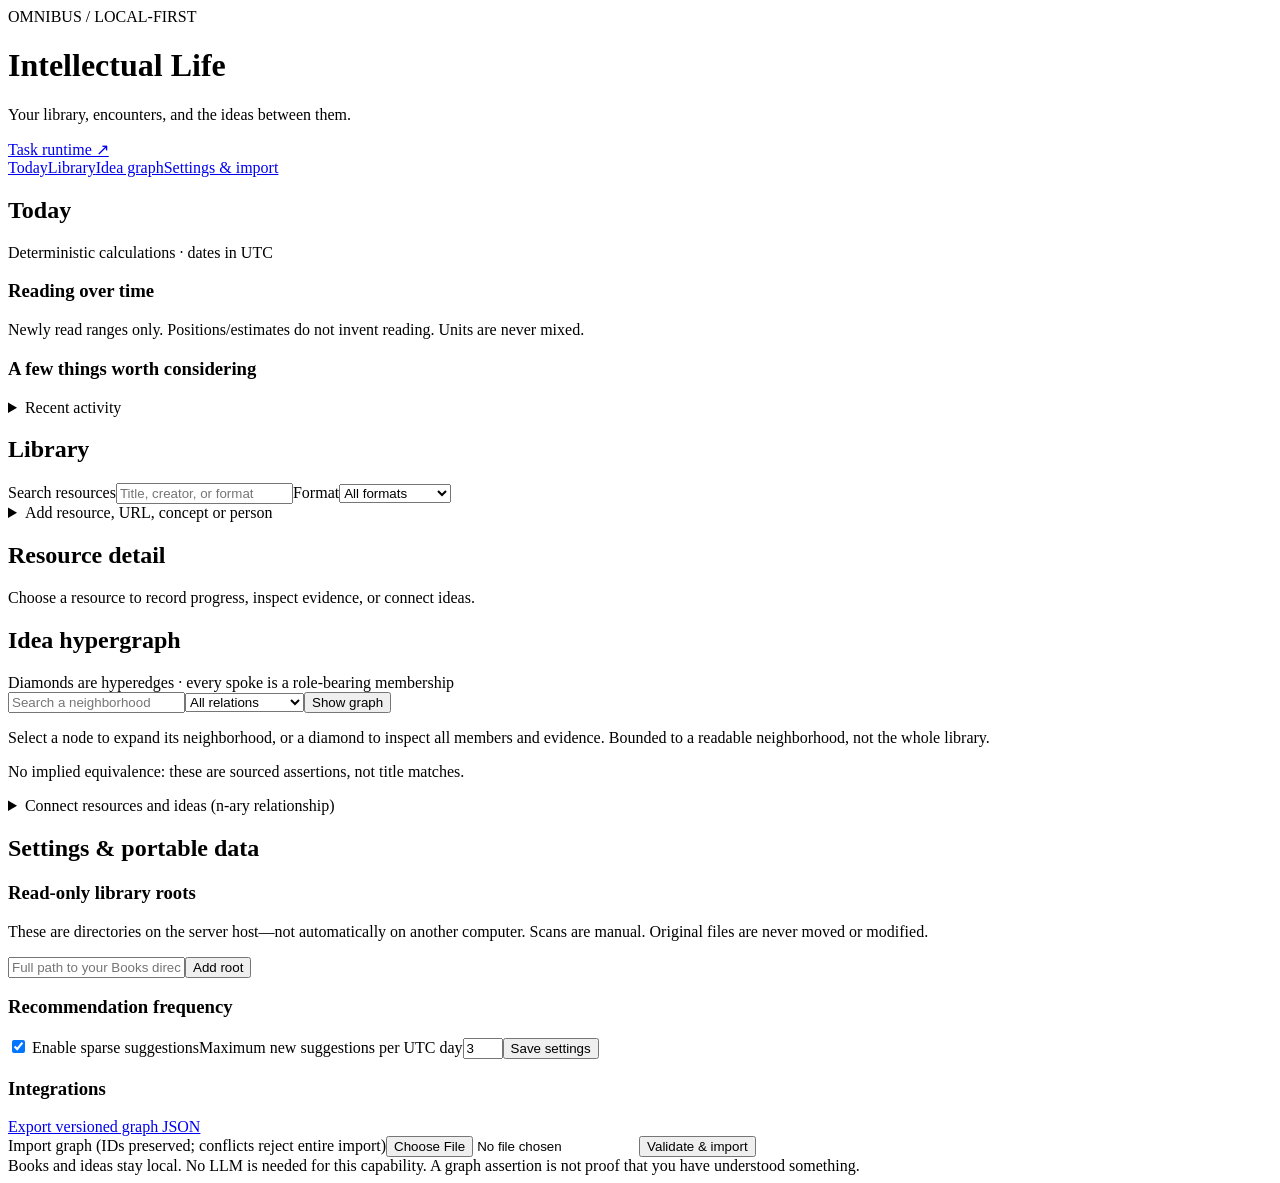
==== src/par/templates/life.html @ 93460af1 "Add Intellectual Life library, progress, and evidence-backed hypergraph Co-authored-by: arena-agent " ====
<!doctype html><html lang="en"><head><meta charset="utf-8"><meta name="viewport" content="width=device-width,initial-scale=1"><title>Omnibus · Intellectual Life</title><link rel="stylesheet" href="/static/life.css"></head>
<body><header><div><span class="eyebrow">OMNIBUS / LOCAL-FIRST</span><h1>Intellectual Life</h1><p>Your library, encounters, and the ideas between them.</p></div><a href="/">Task runtime ↗</a></header>
<nav aria-label="Sections"><a href="#today">Today</a><a href="#library">Library</a><a href="#graph">Idea graph</a><a href="#settings">Settings & import</a></nav><div id="notice" role="status" hidden></div>
<main><section id="today"><div class="heading"><h2>Today</h2><span class="muted">Deterministic calculations · dates in UTC</span></div><div id="summary" class="stats"></div><div class="columns"><div><h3>Reading over time</h3><p class="muted">Newly read ranges only. Positions/estimates do not invent reading. Units are never mixed.</p><div id="charts"></div></div><div><h3>A few things worth considering</h3><div id="recommendations"></div></div></div><details><summary>Recent activity</summary><div id="recent"></div></details></section>
<div class="columns wide"><section id="library"><div class="heading"><h2>Library</h2><span id="count" class="muted"></span></div><label>Search resources<input id="search" type="search" placeholder="Title, creator, or format"></label><label>Format<select id="format"><option value="">All formats</option><option>epub</option><option>pdf</option><option>md</option><option>txt</option><option>html</option><option value="manual">Manual / linked</option></select></label><div id="books"></div><details><summary>Add resource, URL, concept or person</summary><form id="node-form"><label>Object<select name="node_type"><option value="resource">Resource (book, recording, person…)</option><option value="concept">Concept / motif / question</option></select></label><label>Kind<input name="kind" value="book" required maxlength="60"></label><label>Title<input name="title" required maxlength="500"></label><label>URL (optional; stored, not fetched)<input name="url" type="url"></label><label>Published (for newer-interview suggestions)<input name="published" type="date"></label><label>Measurement<select name="measure"><option>percent</option><option>pages</option><option>chapters</option><option>seconds</option></select></label><label>Total (known, not guessed)<input name="total" type="number" min="1" value="100"></label><label>Provenance / what you assert<textarea name="evidence" required>Explicit manual entry</textarea></label><button>Add</button></form></details></section>
<section id="resource"><h2>Resource detail</h2><p class="muted">Choose a resource to record progress, inspect evidence, or connect ideas.</p><div id="detail"></div></section></div>
<section id="graph"><div class="heading"><h2>Idea hypergraph</h2><span class="muted">Diamonds are hyperedges · every spoke is a role-bearing membership</span></div><div class="columns"><div><div class="inline"><input id="graph-search" aria-label="Graph search" placeholder="Search a neighborhood"><select id="edge-filter" aria-label="Relation filter"><option value="">All relations</option><option>covers</option><option>illustrates</option><option>features_person</option><option>overlaps_with</option><option>adds_material</option><option>related_to</option></select><button id="graph-load" class="secondary">Show graph</button></div><div id="graph-view"></div><p class="muted">Select a node to expand its neighborhood, or a diamond to inspect all members and evidence. Bounded to a readable neighborhood, not the whole library.</p></div><div id="graph-detail"><p class="muted">No implied equivalence: these are sourced assertions, not title matches.</p></div></div>
<details><summary>Connect resources and ideas (n-ary relationship)</summary><form id="edge-form"><label>Relation<select name="type"><option>covers</option><option>illustrates</option><option>features_person</option><option>overlaps_with</option><option>adds_material</option><option>prerequisite_for</option><option>created_by</option><option>related_to</option><option>user_likes</option><option>user_dislikes</option><option>user_wants_to_explore</option></select></label><p class="muted">For covers: source resource/unit + one or more concept members. For illustrates: resource recording + concept/motif. For features_person: resource interview + person. Add as many participants as needed.</p><div id="members"></div><button id="member-add" type="button" class="secondary">+ Participant</button><label>Explanation<textarea name="explanation" required maxlength="4000"></textarea></label><label>Evidence / source locator<textarea name="evidence" required maxlength="2000"></textarea></label><label>Confidence (your assessment)<input name="confidence" type="number" min="0" max="1" step="0.05" value="1"></label><label>Status<select name="status"><option value="confirmed">Explicitly confirmed by me</option><option value="proposed">Proposed / not yet confirmed</option></select></label><button>Save relationship</button></form></details></section>
<section id="settings"><h2>Settings & portable data</h2><div class="columns"><div><h3>Read-only library roots</h3><p class="muted">These are directories on the server host—not automatically on another computer. Scans are manual. Original files are never moved or modified.</p><form id="root-form" class="inline"><input name="path" required placeholder="Full path to your Books directory" aria-label="Books directory"><button>Add root</button></form><div id="roots"></div></div><div><h3>Recommendation frequency</h3><form id="settings-form"><label><input name="enabled" type="checkbox" checked> Enable sparse suggestions</label><label>Maximum new suggestions per UTC day<input name="limit" type="number" min="0" max="5" value="3"></label><button>Save settings</button></form><h3>Integrations</h3><p id="availability" class="muted"></p><a href="/api/life/export" download="omnibus-graph.json">Export versioned graph JSON</a><form id="import-form"><label>Import graph (IDs preserved; conflicts reject entire import)<input name="file" type="file" accept="application/json,.json" required></label><button class="secondary">Validate & import</button></form></div></div></section>
</main><footer>Books and ideas stay local. No LLM is needed for this capability. A graph assertion is not proof that you have understood something.</footer><script>const LIFE_CSRF={{ csrf|tojson }};</script><script src="/static/life.js"></script></body></html>
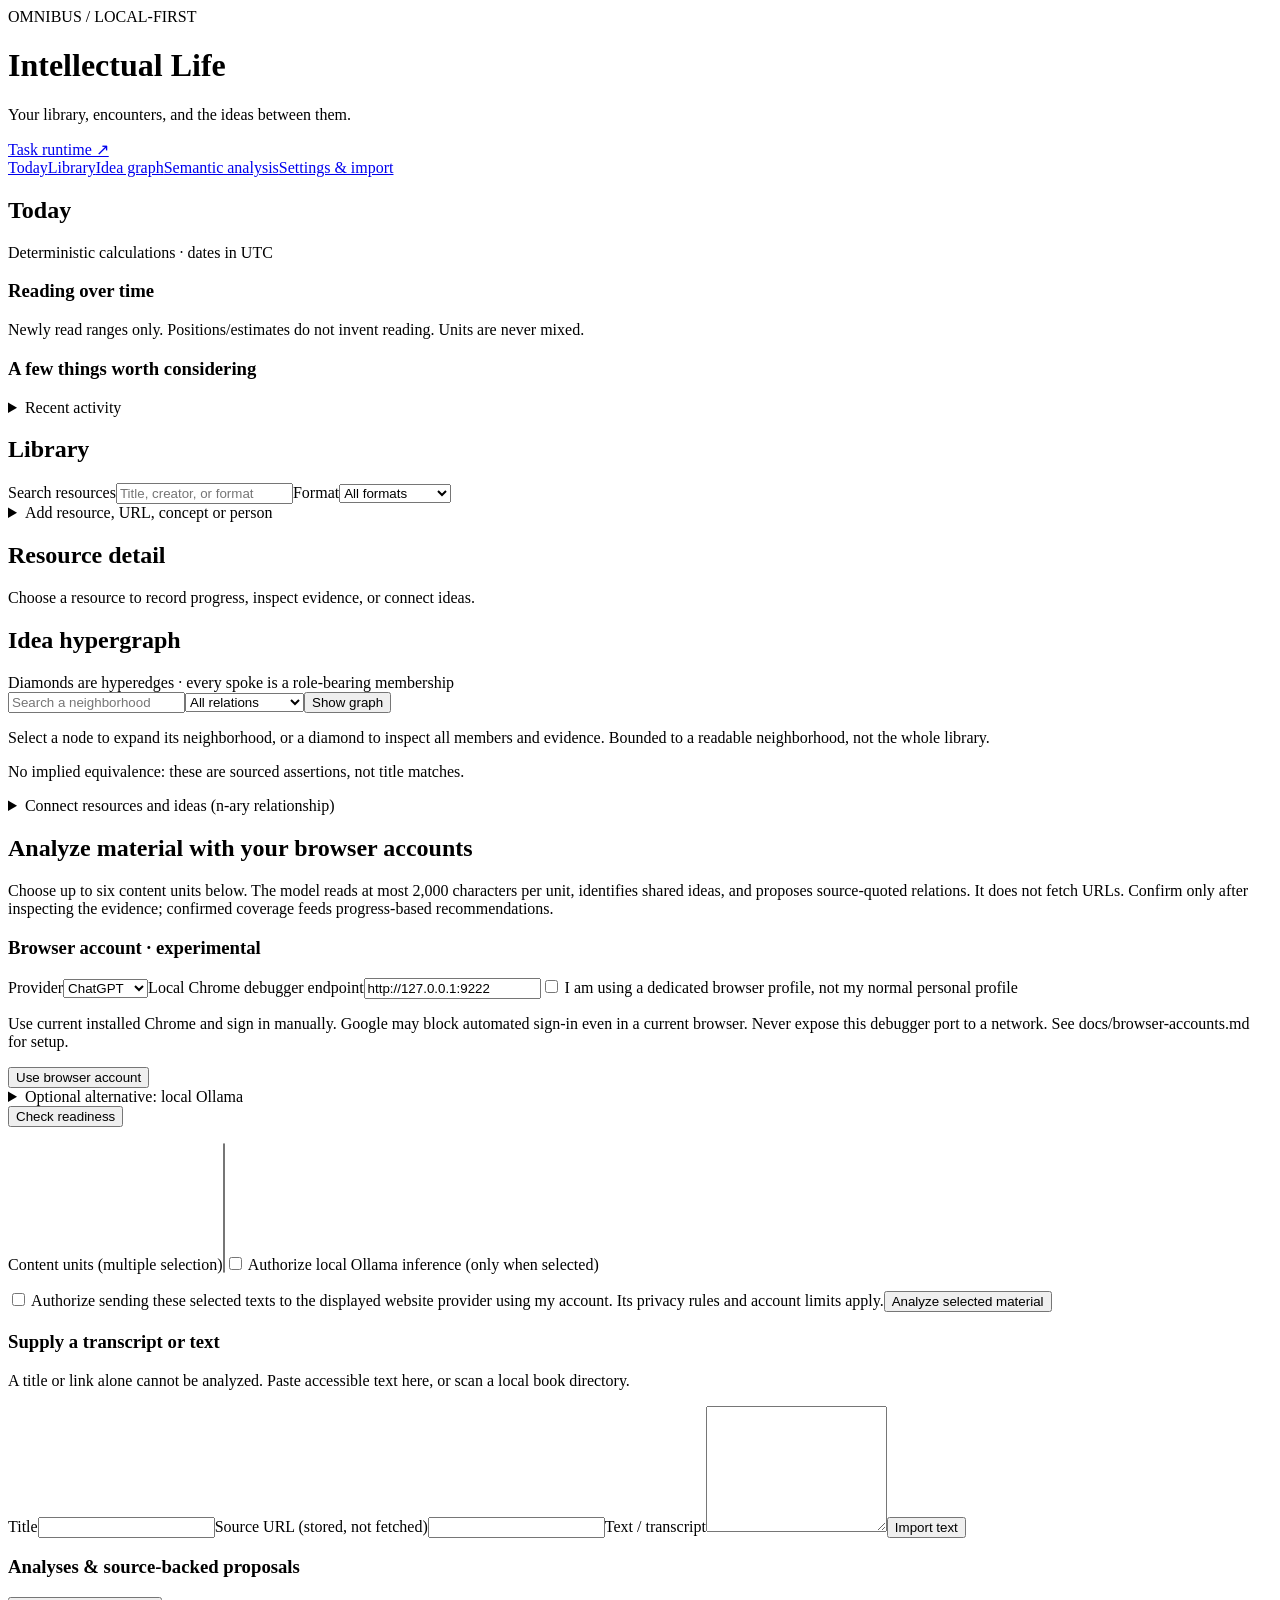
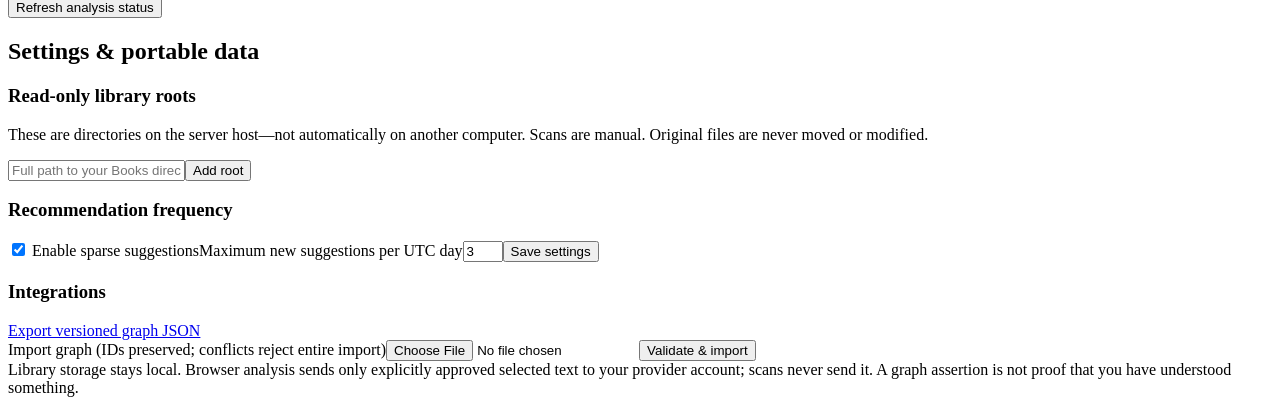
==== commit aabb8574: "Add semantic analysis with browser-account and local inference backends Co-authored-by: arena-agent " ====
--- a/src/par/templates/life.html
+++ b/src/par/templates/life.html
@@ -1,10 +1,14 @@
 <!doctype html><html lang="en"><head><meta charset="utf-8"><meta name="viewport" content="width=device-width,initial-scale=1"><title>Omnibus · Intellectual Life</title><link rel="stylesheet" href="/static/life.css"></head>
 <body><header><div><span class="eyebrow">OMNIBUS / LOCAL-FIRST</span><h1>Intellectual Life</h1><p>Your library, encounters, and the ideas between them.</p></div><a href="/">Task runtime ↗</a></header>
-<nav aria-label="Sections"><a href="#today">Today</a><a href="#library">Library</a><a href="#graph">Idea graph</a><a href="#settings">Settings & import</a></nav><div id="notice" role="status" hidden></div>
+<nav aria-label="Sections"><a href="#today">Today</a><a href="#library">Library</a><a href="#graph">Idea graph</a><a href="#semantic">Semantic analysis</a><a href="#settings">Settings & import</a></nav><div id="notice" role="status" hidden></div>
 <main><section id="today"><div class="heading"><h2>Today</h2><span class="muted">Deterministic calculations · dates in UTC</span></div><div id="summary" class="stats"></div><div class="columns"><div><h3>Reading over time</h3><p class="muted">Newly read ranges only. Positions/estimates do not invent reading. Units are never mixed.</p><div id="charts"></div></div><div><h3>A few things worth considering</h3><div id="recommendations"></div></div></div><details><summary>Recent activity</summary><div id="recent"></div></details></section>
 <div class="columns wide"><section id="library"><div class="heading"><h2>Library</h2><span id="count" class="muted"></span></div><label>Search resources<input id="search" type="search" placeholder="Title, creator, or format"></label><label>Format<select id="format"><option value="">All formats</option><option>epub</option><option>pdf</option><option>md</option><option>txt</option><option>html</option><option value="manual">Manual / linked</option></select></label><div id="books"></div><details><summary>Add resource, URL, concept or person</summary><form id="node-form"><label>Object<select name="node_type"><option value="resource">Resource (book, recording, person…)</option><option value="concept">Concept / motif / question</option></select></label><label>Kind<input name="kind" value="book" required maxlength="60"></label><label>Title<input name="title" required maxlength="500"></label><label>URL (optional; stored, not fetched)<input name="url" type="url"></label><label>Published (for newer-interview suggestions)<input name="published" type="date"></label><label>Measurement<select name="measure"><option>percent</option><option>pages</option><option>chapters</option><option>seconds</option></select></label><label>Total (known, not guessed)<input name="total" type="number" min="1" value="100"></label><label>Provenance / what you assert<textarea name="evidence" required>Explicit manual entry</textarea></label><button>Add</button></form></details></section>
 <section id="resource"><h2>Resource detail</h2><p class="muted">Choose a resource to record progress, inspect evidence, or connect ideas.</p><div id="detail"></div></section></div>
 <section id="graph"><div class="heading"><h2>Idea hypergraph</h2><span class="muted">Diamonds are hyperedges · every spoke is a role-bearing membership</span></div><div class="columns"><div><div class="inline"><input id="graph-search" aria-label="Graph search" placeholder="Search a neighborhood"><select id="edge-filter" aria-label="Relation filter"><option value="">All relations</option><option>covers</option><option>illustrates</option><option>features_person</option><option>overlaps_with</option><option>adds_material</option><option>related_to</option></select><button id="graph-load" class="secondary">Show graph</button></div><div id="graph-view"></div><p class="muted">Select a node to expand its neighborhood, or a diamond to inspect all members and evidence. Bounded to a readable neighborhood, not the whole library.</p></div><div id="graph-detail"><p class="muted">No implied equivalence: these are sourced assertions, not title matches.</p></div></div>
 <details><summary>Connect resources and ideas (n-ary relationship)</summary><form id="edge-form"><label>Relation<select name="type"><option>covers</option><option>illustrates</option><option>features_person</option><option>overlaps_with</option><option>adds_material</option><option>prerequisite_for</option><option>created_by</option><option>related_to</option><option>user_likes</option><option>user_dislikes</option><option>user_wants_to_explore</option></select></label><p class="muted">For covers: source resource/unit + one or more concept members. For illustrates: resource recording + concept/motif. For features_person: resource interview + person. Add as many participants as needed.</p><div id="members"></div><button id="member-add" type="button" class="secondary">+ Participant</button><label>Explanation<textarea name="explanation" required maxlength="4000"></textarea></label><label>Evidence / source locator<textarea name="evidence" required maxlength="2000"></textarea></label><label>Confidence (your assessment)<input name="confidence" type="number" min="0" max="1" step="0.05" value="1"></label><label>Status<select name="status"><option value="confirmed">Explicitly confirmed by me</option><option value="proposed">Proposed / not yet confirmed</option></select></label><button>Save relationship</button></form></details></section>
+<section id="semantic"><h2>Analyze material with your browser accounts</h2><p>Choose up to six content units below. The model reads at most 2,000 characters per unit, identifies shared ideas, and proposes source-quoted relations. It does not fetch URLs. Confirm only after inspecting the evidence; confirmed coverage feeds progress-based recommendations.</p>
+<div class="columns"><div><form id="browser-form"><h3>Browser account · experimental</h3><label>Provider<select name="provider"><option value="chatgpt">ChatGPT</option><option value="claude">Claude</option><option value="deepseek">DeepSeek</option></select></label><label>Local Chrome debugger endpoint<input name="endpoint" value="http://127.0.0.1:9222" required></label><label><input name="dedicated" type="checkbox" required> I am using a dedicated browser profile, not my normal personal profile</label><p>Use current installed Chrome and sign in manually. Google may block automated sign-in even in a current browser. Never expose this debugger port to a network. See docs/browser-accounts.md for setup.</p><button>Use browser account</button></form><details><summary>Optional alternative: local Ollama</summary><form id="model-form"><label>Installed Ollama model (exact tag)<input name="model" placeholder="e.g. qwen2.5:3b" required></label><label>Local endpoint<input name="endpoint" value="http://127.0.0.1:11434" required></label><button>Configure local model</button></form></details><button id="model-check" type="button">Check readiness</button><p id="model-health" role="status"></p>
+<form id="analysis-form"><label>Content units (multiple selection)<select id="analysis-sources" multiple size="8" required></select></label><label><input name="authorize" type="checkbox"> Authorize local Ollama inference (only when selected)</label><p id="analysis-destination"></p><label><input name="provider_authorize" type="checkbox"> Authorize sending these selected texts to the displayed website provider using my account. Its privacy rules and account limits apply.</label><button>Analyze selected material</button></form></div>
+<div><h3>Supply a transcript or text</h3><p>A title or link alone cannot be analyzed. Paste accessible text here, or scan a local book directory.</p><form id="text-form"><label>Title<input name="title" required maxlength="500"></label><label>Source URL (stored, not fetched)<input name="url" type="url"></label><label>Text / transcript<textarea name="text" required minlength="40" maxlength="60000" rows="8"></textarea></label><button>Import text</button></form></div></div><h3>Analyses & source-backed proposals</h3><button id="analyses-refresh" type="button">Refresh analysis status</button><div id="analyses"></div></section>
 <section id="settings"><h2>Settings & portable data</h2><div class="columns"><div><h3>Read-only library roots</h3><p class="muted">These are directories on the server host—not automatically on another computer. Scans are manual. Original files are never moved or modified.</p><form id="root-form" class="inline"><input name="path" required placeholder="Full path to your Books directory" aria-label="Books directory"><button>Add root</button></form><div id="roots"></div></div><div><h3>Recommendation frequency</h3><form id="settings-form"><label><input name="enabled" type="checkbox" checked> Enable sparse suggestions</label><label>Maximum new suggestions per UTC day<input name="limit" type="number" min="0" max="5" value="3"></label><button>Save settings</button></form><h3>Integrations</h3><p id="availability" class="muted"></p><a href="/api/life/export" download="omnibus-graph.json">Export versioned graph JSON</a><form id="import-form"><label>Import graph (IDs preserved; conflicts reject entire import)<input name="file" type="file" accept="application/json,.json" required></label><button class="secondary">Validate & import</button></form></div></div></section>
-</main><footer>Books and ideas stay local. No LLM is needed for this capability. A graph assertion is not proof that you have understood something.</footer><script>const LIFE_CSRF={{ csrf|tojson }};</script><script src="/static/life.js"></script></body></html>
+</main><footer>Library storage stays local. Browser analysis sends only explicitly approved selected text to your provider account; scans never send it. A graph assertion is not proof that you have understood something.</footer><script>const LIFE_CSRF={{ csrf|tojson }};</script><script src="/static/life.js"></script></body></html>
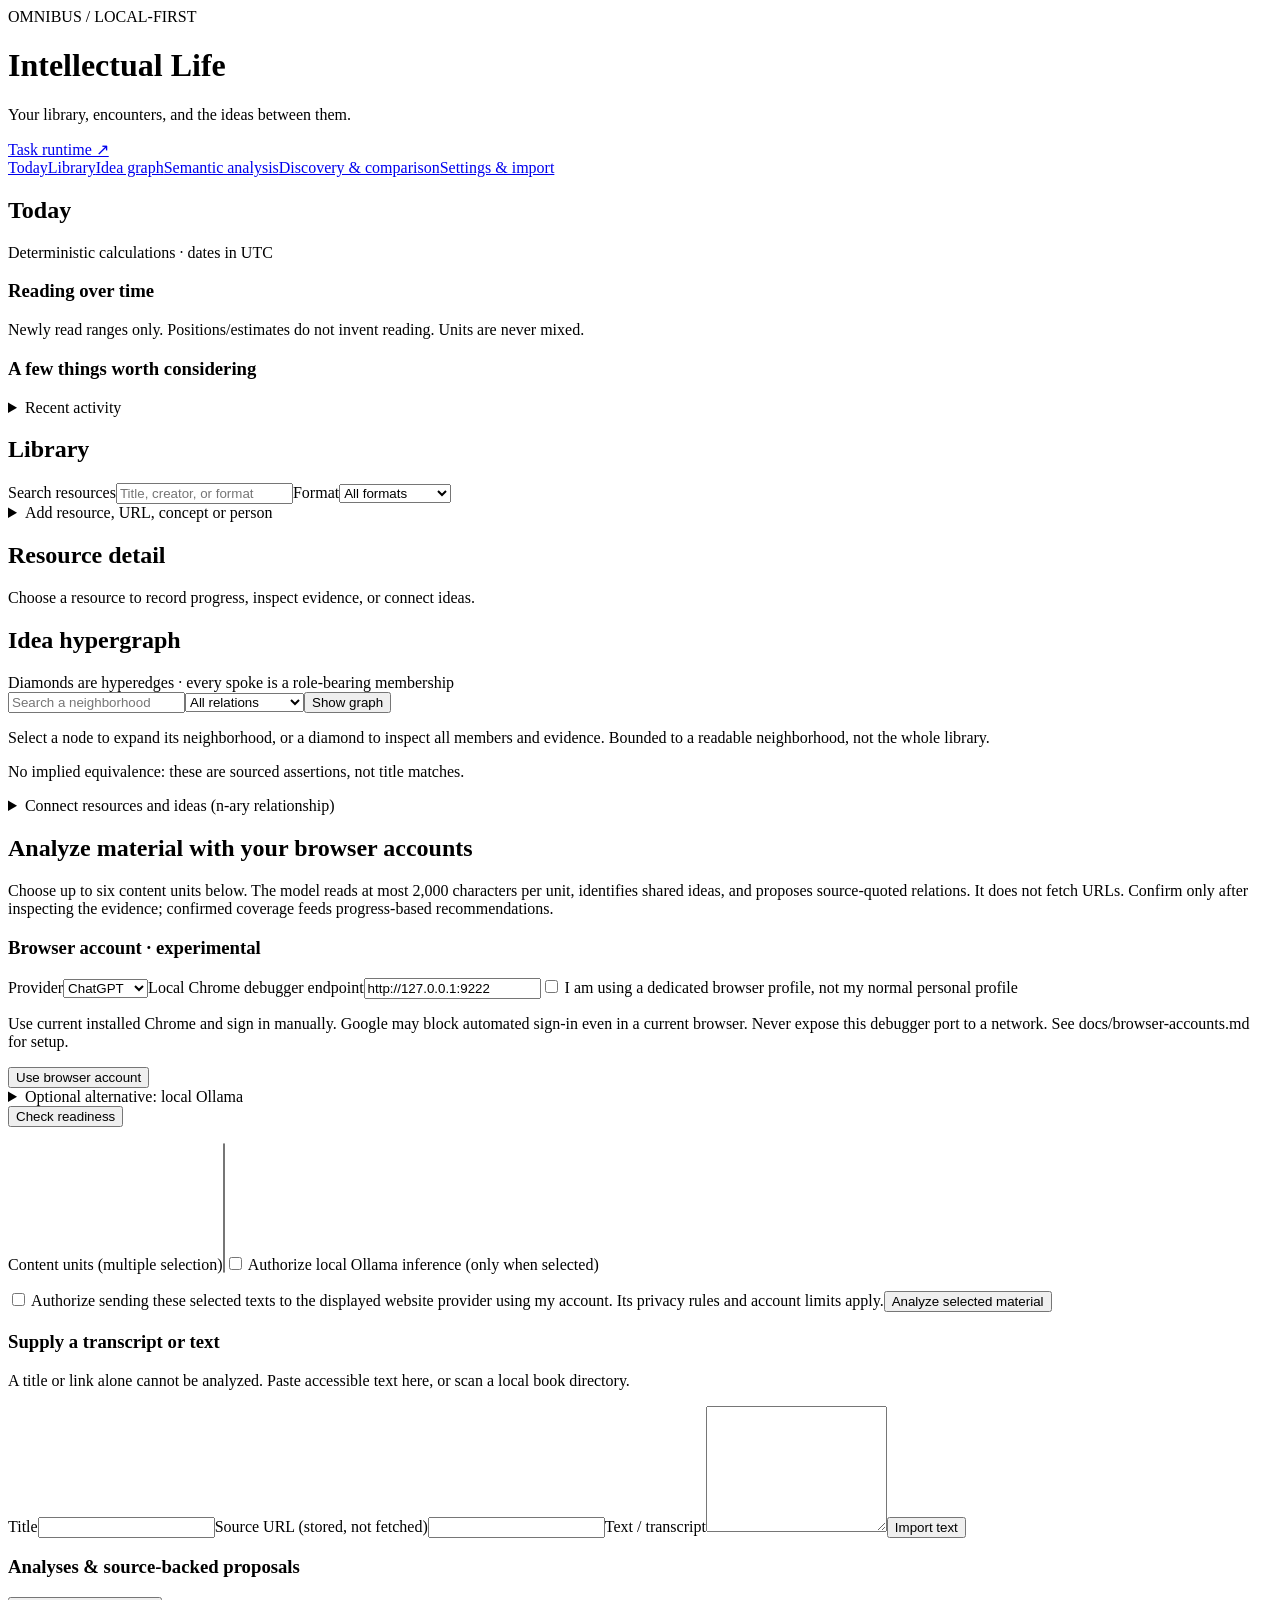
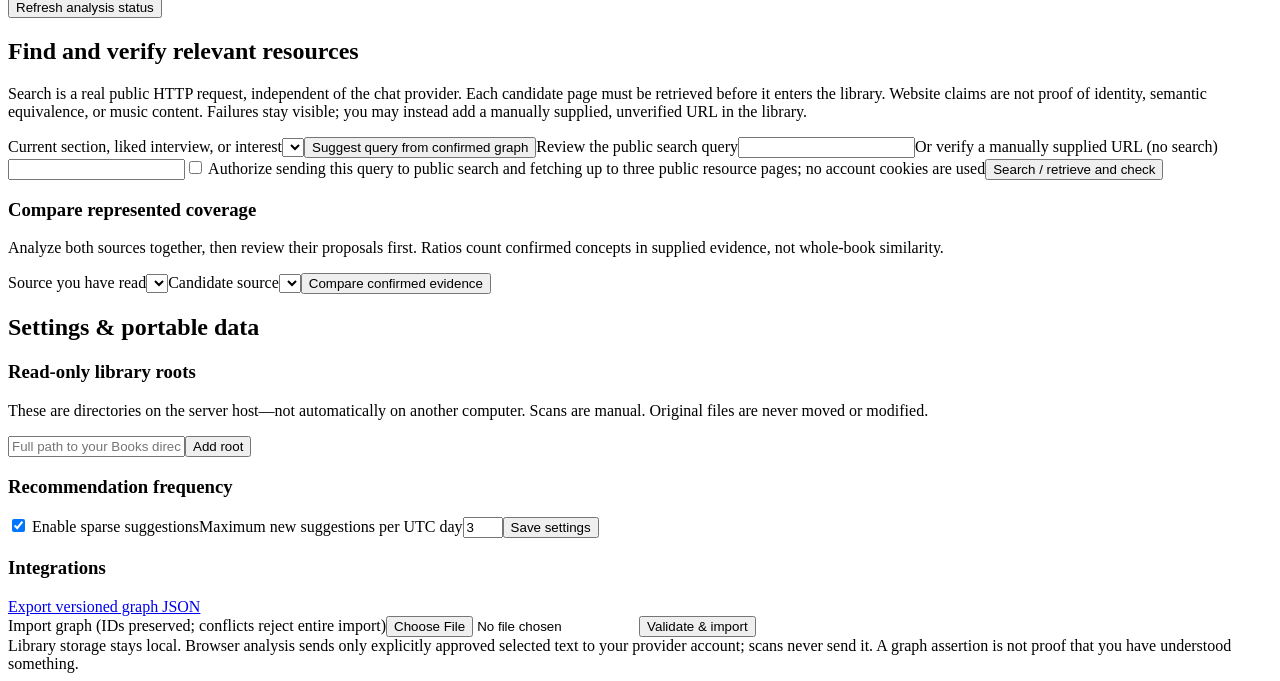
==== commit ca0022eb: "Implement V0.3 evidence-backed discovery and recommendation acceptance Co-authored-by: arena-agent <" ====
--- a/src/par/templates/life.html
+++ b/src/par/templates/life.html
@@ -1,6 +1,6 @@
 <!doctype html><html lang="en"><head><meta charset="utf-8"><meta name="viewport" content="width=device-width,initial-scale=1"><title>Omnibus · Intellectual Life</title><link rel="stylesheet" href="/static/life.css"></head>
 <body><header><div><span class="eyebrow">OMNIBUS / LOCAL-FIRST</span><h1>Intellectual Life</h1><p>Your library, encounters, and the ideas between them.</p></div><a href="/">Task runtime ↗</a></header>
-<nav aria-label="Sections"><a href="#today">Today</a><a href="#library">Library</a><a href="#graph">Idea graph</a><a href="#semantic">Semantic analysis</a><a href="#settings">Settings & import</a></nav><div id="notice" role="status" hidden></div>
+<nav aria-label="Sections"><a href="#today">Today</a><a href="#library">Library</a><a href="#graph">Idea graph</a><a href="#semantic">Semantic analysis</a><a href="#discovery">Discovery & comparison</a><a href="#settings">Settings & import</a></nav><div id="notice" role="status" hidden></div>
 <main><section id="today"><div class="heading"><h2>Today</h2><span class="muted">Deterministic calculations · dates in UTC</span></div><div id="summary" class="stats"></div><div class="columns"><div><h3>Reading over time</h3><p class="muted">Newly read ranges only. Positions/estimates do not invent reading. Units are never mixed.</p><div id="charts"></div></div><div><h3>A few things worth considering</h3><div id="recommendations"></div></div></div><details><summary>Recent activity</summary><div id="recent"></div></details></section>
 <div class="columns wide"><section id="library"><div class="heading"><h2>Library</h2><span id="count" class="muted"></span></div><label>Search resources<input id="search" type="search" placeholder="Title, creator, or format"></label><label>Format<select id="format"><option value="">All formats</option><option>epub</option><option>pdf</option><option>md</option><option>txt</option><option>html</option><option value="manual">Manual / linked</option></select></label><div id="books"></div><details><summary>Add resource, URL, concept or person</summary><form id="node-form"><label>Object<select name="node_type"><option value="resource">Resource (book, recording, person…)</option><option value="concept">Concept / motif / question</option></select></label><label>Kind<input name="kind" value="book" required maxlength="60"></label><label>Title<input name="title" required maxlength="500"></label><label>URL (optional; stored, not fetched)<input name="url" type="url"></label><label>Published (for newer-interview suggestions)<input name="published" type="date"></label><label>Measurement<select name="measure"><option>percent</option><option>pages</option><option>chapters</option><option>seconds</option></select></label><label>Total (known, not guessed)<input name="total" type="number" min="1" value="100"></label><label>Provenance / what you assert<textarea name="evidence" required>Explicit manual entry</textarea></label><button>Add</button></form></details></section>
 <section id="resource"><h2>Resource detail</h2><p class="muted">Choose a resource to record progress, inspect evidence, or connect ideas.</p><div id="detail"></div></section></div>
@@ -10,5 +10,8 @@
 <div class="columns"><div><form id="browser-form"><h3>Browser account · experimental</h3><label>Provider<select name="provider"><option value="chatgpt">ChatGPT</option><option value="claude">Claude</option><option value="deepseek">DeepSeek</option></select></label><label>Local Chrome debugger endpoint<input name="endpoint" value="http://127.0.0.1:9222" required></label><label><input name="dedicated" type="checkbox" required> I am using a dedicated browser profile, not my normal personal profile</label><p>Use current installed Chrome and sign in manually. Google may block automated sign-in even in a current browser. Never expose this debugger port to a network. See docs/browser-accounts.md for setup.</p><button>Use browser account</button></form><details><summary>Optional alternative: local Ollama</summary><form id="model-form"><label>Installed Ollama model (exact tag)<input name="model" placeholder="e.g. qwen2.5:3b" required></label><label>Local endpoint<input name="endpoint" value="http://127.0.0.1:11434" required></label><button>Configure local model</button></form></details><button id="model-check" type="button">Check readiness</button><p id="model-health" role="status"></p>
 <form id="analysis-form"><label>Content units (multiple selection)<select id="analysis-sources" multiple size="8" required></select></label><label><input name="authorize" type="checkbox"> Authorize local Ollama inference (only when selected)</label><p id="analysis-destination"></p><label><input name="provider_authorize" type="checkbox"> Authorize sending these selected texts to the displayed website provider using my account. Its privacy rules and account limits apply.</label><button>Analyze selected material</button></form></div>
 <div><h3>Supply a transcript or text</h3><p>A title or link alone cannot be analyzed. Paste accessible text here, or scan a local book directory.</p><form id="text-form"><label>Title<input name="title" required maxlength="500"></label><label>Source URL (stored, not fetched)<input name="url" type="url"></label><label>Text / transcript<textarea name="text" required minlength="40" maxlength="60000" rows="8"></textarea></label><button>Import text</button></form></div></div><h3>Analyses & source-backed proposals</h3><button id="analyses-refresh" type="button">Refresh analysis status</button><div id="analyses"></div></section>
+<section id="discovery"><h2>Find and verify relevant resources</h2><p>Search is a real public HTTP request, independent of the chat provider. Each candidate page must be retrieved before it enters the library. Website claims are not proof of identity, semantic equivalence, or music content. Failures stay visible; you may instead add a manually supplied, unverified URL in the library.</p>
+<form id="discovery-form"><label>Current section, liked interview, or interest<select id="discovery-focus" name="focus_id" required></select></label><button id="discovery-context" type="button">Suggest query from confirmed graph</button><label>Review the public search query<input name="query" maxlength="400"></label><label>Or verify a manually supplied URL (no search)<input name="url" type="url"></label><label><input name="authorize_network" type="checkbox" required> Authorize sending this query to public search and fetching up to three public resource pages; no account cookies are used</label><button>Search / retrieve and check</button></form><div id="discovery-context-result"></div><div id="discovery-results"></div>
+<h3>Compare represented coverage</h3><p>Analyze both sources together, then review their proposals first. Ratios count confirmed concepts in supplied evidence, not whole-book similarity.</p><form id="comparison-form"><label>Source you have read<select id="comparison-source" name="source" required></select></label><label>Candidate source<select id="comparison-candidate" name="candidate" required></select></label><button>Compare confirmed evidence</button></form><div id="comparison-result"></div></section>
 <section id="settings"><h2>Settings & portable data</h2><div class="columns"><div><h3>Read-only library roots</h3><p class="muted">These are directories on the server host—not automatically on another computer. Scans are manual. Original files are never moved or modified.</p><form id="root-form" class="inline"><input name="path" required placeholder="Full path to your Books directory" aria-label="Books directory"><button>Add root</button></form><div id="roots"></div></div><div><h3>Recommendation frequency</h3><form id="settings-form"><label><input name="enabled" type="checkbox" checked> Enable sparse suggestions</label><label>Maximum new suggestions per UTC day<input name="limit" type="number" min="0" max="5" value="3"></label><button>Save settings</button></form><h3>Integrations</h3><p id="availability" class="muted"></p><a href="/api/life/export" download="omnibus-graph.json">Export versioned graph JSON</a><form id="import-form"><label>Import graph (IDs preserved; conflicts reject entire import)<input name="file" type="file" accept="application/json,.json" required></label><button class="secondary">Validate & import</button></form></div></div></section>
 </main><footer>Library storage stays local. Browser analysis sends only explicitly approved selected text to your provider account; scans never send it. A graph assertion is not proof that you have understood something.</footer><script>const LIFE_CSRF={{ csrf|tojson }};</script><script src="/static/life.js"></script></body></html>
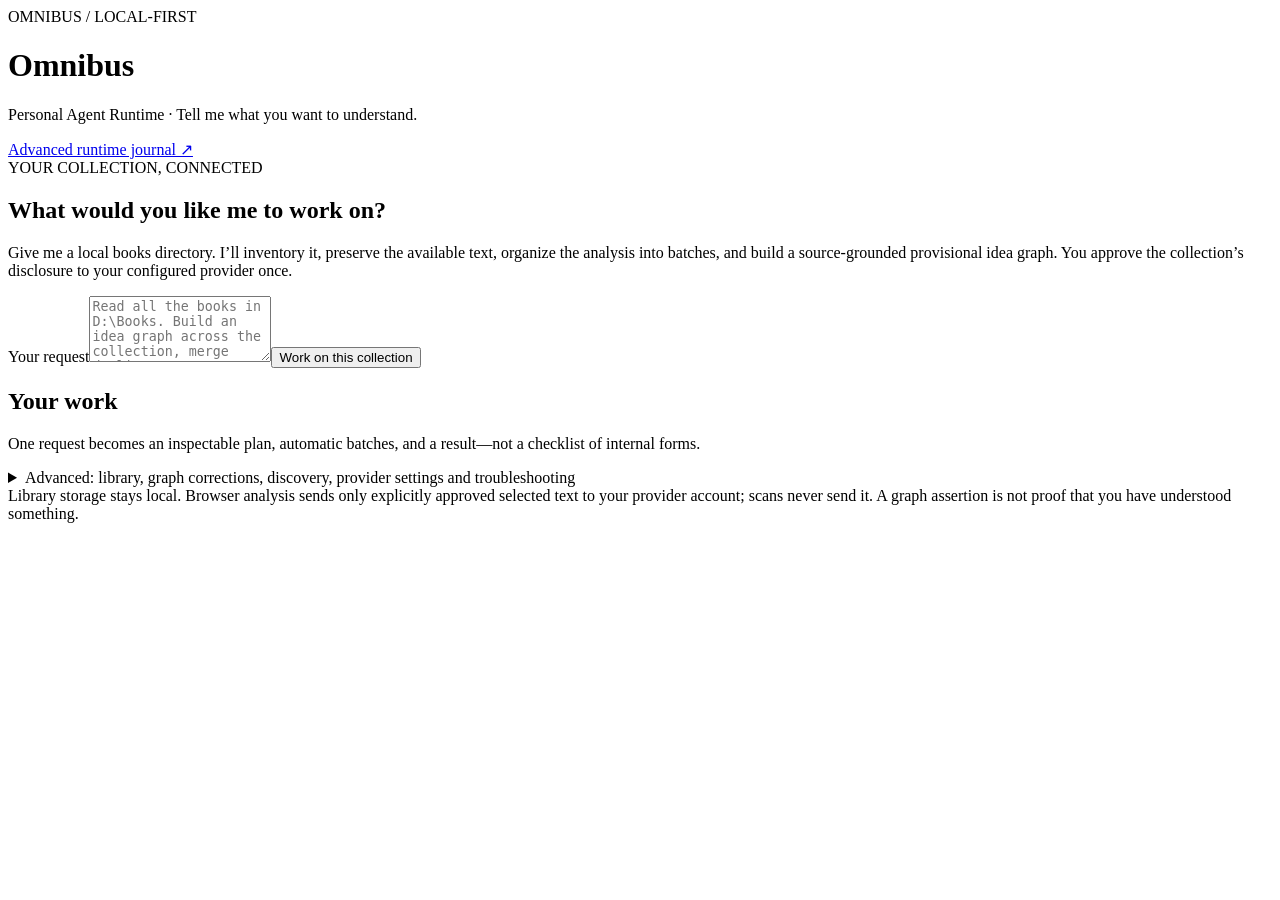
==== commit 0c38a8fa: "Implement command-driven resumable whole-collection assistant Co-authored-by: arena-agent <297053741" ====
--- a/src/par/templates/life.html
+++ b/src/par/templates/life.html
@@ -1,6 +1,7 @@
 <!doctype html><html lang="en"><head><meta charset="utf-8"><meta name="viewport" content="width=device-width,initial-scale=1"><title>Omnibus · Intellectual Life</title><link rel="stylesheet" href="/static/life.css"></head>
-<body><header><div><span class="eyebrow">OMNIBUS / LOCAL-FIRST</span><h1>Intellectual Life</h1><p>Your library, encounters, and the ideas between them.</p></div><a href="/">Task runtime ↗</a></header>
-<nav aria-label="Sections"><a href="#today">Today</a><a href="#library">Library</a><a href="#graph">Idea graph</a><a href="#semantic">Semantic analysis</a><a href="#discovery">Discovery & comparison</a><a href="#settings">Settings & import</a></nav><div id="notice" role="status" hidden></div>
+<body><header><div><span class="eyebrow">OMNIBUS / LOCAL-FIRST</span><h1>Omnibus</h1><p>Personal Agent Runtime · Tell me what you want to understand.</p></div><a href="/runtime">Advanced runtime journal ↗</a></header>
+<main class="assistant-main"><section id="assistant-command"><span class="eyebrow">YOUR COLLECTION, CONNECTED</span><h2>What would you like me to work on?</h2><p>Give me a local books directory. I’ll inventory it, preserve the available text, organize the analysis into batches, and build a source-grounded provisional idea graph. You approve the collection’s disclosure to your configured provider once.</p><form id="collection-command"><label for="collection-text">Your request</label><textarea id="collection-text" name="text" rows="4" required maxlength="16000" placeholder="Read all the books in D:\Books. Build an idea graph across the collection, merge duplicate concepts where justified, and preserve source citations."></textarea><button>Work on this collection</button></form><p id="collection-notice" role="status"></p><div id="collection-setup" hidden><h3>Connect your browser account once</h3><p>Use current Chrome with a dedicated profile on this computer. Sign in manually first. This connects to its loopback debugging port; it cannot borrow an account or D: drive from another computer. Google may reject automated sign-in. Never expose this port publicly.</p><select id="collection-provider" aria-label="Website provider"><option value="chatgpt">ChatGPT</option><option value="claude">Claude</option><option value="deepseek">DeepSeek</option></select><button id="collection-connect" type="button">Use my signed-in dedicated browser profile</button><p>Setup details remain under Advanced → Semantic analysis; native Chrome setup is in docs/browser-accounts.md.</p></div></section><section id="collection-work"><h2>Your work</h2><div id="collection-list"></div><div id="collection-result"><p>One request becomes an inspectable plan, automatic batches, and a result—not a checklist of internal forms.</p></div></section></main>
+<details id="advanced-controls"><summary>Advanced: library, graph corrections, discovery, provider settings and troubleshooting</summary><nav aria-label="Sections"><a href="#today">Today</a><a href="#library">Library</a><a href="#graph">Idea graph</a><a href="#semantic">Semantic analysis</a><a href="#discovery">Discovery & comparison</a><a href="#settings">Settings & import</a></nav><div id="notice" role="status" hidden></div>
 <main><section id="today"><div class="heading"><h2>Today</h2><span class="muted">Deterministic calculations · dates in UTC</span></div><div id="summary" class="stats"></div><div class="columns"><div><h3>Reading over time</h3><p class="muted">Newly read ranges only. Positions/estimates do not invent reading. Units are never mixed.</p><div id="charts"></div></div><div><h3>A few things worth considering</h3><div id="recommendations"></div></div></div><details><summary>Recent activity</summary><div id="recent"></div></details></section>
 <div class="columns wide"><section id="library"><div class="heading"><h2>Library</h2><span id="count" class="muted"></span></div><label>Search resources<input id="search" type="search" placeholder="Title, creator, or format"></label><label>Format<select id="format"><option value="">All formats</option><option>epub</option><option>pdf</option><option>md</option><option>txt</option><option>html</option><option value="manual">Manual / linked</option></select></label><div id="books"></div><details><summary>Add resource, URL, concept or person</summary><form id="node-form"><label>Object<select name="node_type"><option value="resource">Resource (book, recording, person…)</option><option value="concept">Concept / motif / question</option></select></label><label>Kind<input name="kind" value="book" required maxlength="60"></label><label>Title<input name="title" required maxlength="500"></label><label>URL (optional; stored, not fetched)<input name="url" type="url"></label><label>Published (for newer-interview suggestions)<input name="published" type="date"></label><label>Measurement<select name="measure"><option>percent</option><option>pages</option><option>chapters</option><option>seconds</option></select></label><label>Total (known, not guessed)<input name="total" type="number" min="1" value="100"></label><label>Provenance / what you assert<textarea name="evidence" required>Explicit manual entry</textarea></label><button>Add</button></form></details></section>
 <section id="resource"><h2>Resource detail</h2><p class="muted">Choose a resource to record progress, inspect evidence, or connect ideas.</p><div id="detail"></div></section></div>
@@ -14,4 +15,4 @@
 <form id="discovery-form"><label>Current section, liked interview, or interest<select id="discovery-focus" name="focus_id" required></select></label><button id="discovery-context" type="button">Suggest query from confirmed graph</button><label>Review the public search query<input name="query" maxlength="400"></label><label>Or verify a manually supplied URL (no search)<input name="url" type="url"></label><label><input name="authorize_network" type="checkbox" required> Authorize sending this query to public search and fetching up to three public resource pages; no account cookies are used</label><button>Search / retrieve and check</button></form><div id="discovery-context-result"></div><div id="discovery-results"></div>
 <h3>Compare represented coverage</h3><p>Analyze both sources together, then review their proposals first. Ratios count confirmed concepts in supplied evidence, not whole-book similarity.</p><form id="comparison-form"><label>Source you have read<select id="comparison-source" name="source" required></select></label><label>Candidate source<select id="comparison-candidate" name="candidate" required></select></label><button>Compare confirmed evidence</button></form><div id="comparison-result"></div></section>
 <section id="settings"><h2>Settings & portable data</h2><div class="columns"><div><h3>Read-only library roots</h3><p class="muted">These are directories on the server host—not automatically on another computer. Scans are manual. Original files are never moved or modified.</p><form id="root-form" class="inline"><input name="path" required placeholder="Full path to your Books directory" aria-label="Books directory"><button>Add root</button></form><div id="roots"></div></div><div><h3>Recommendation frequency</h3><form id="settings-form"><label><input name="enabled" type="checkbox" checked> Enable sparse suggestions</label><label>Maximum new suggestions per UTC day<input name="limit" type="number" min="0" max="5" value="3"></label><button>Save settings</button></form><h3>Integrations</h3><p id="availability" class="muted"></p><a href="/api/life/export" download="omnibus-graph.json">Export versioned graph JSON</a><form id="import-form"><label>Import graph (IDs preserved; conflicts reject entire import)<input name="file" type="file" accept="application/json,.json" required></label><button class="secondary">Validate & import</button></form></div></div></section>
-</main><footer>Library storage stays local. Browser analysis sends only explicitly approved selected text to your provider account; scans never send it. A graph assertion is not proof that you have understood something.</footer><script>const LIFE_CSRF={{ csrf|tojson }};</script><script src="/static/life.js"></script></body></html>
+</main></details><footer>Library storage stays local. Browser analysis sends only explicitly approved selected text to your provider account; scans never send it. A graph assertion is not proof that you have understood something.</footer><script>const LIFE_CSRF={{ csrf|tojson }};</script><script src="/static/life.js"></script><script src="/static/assistant.js"></script></body></html>
